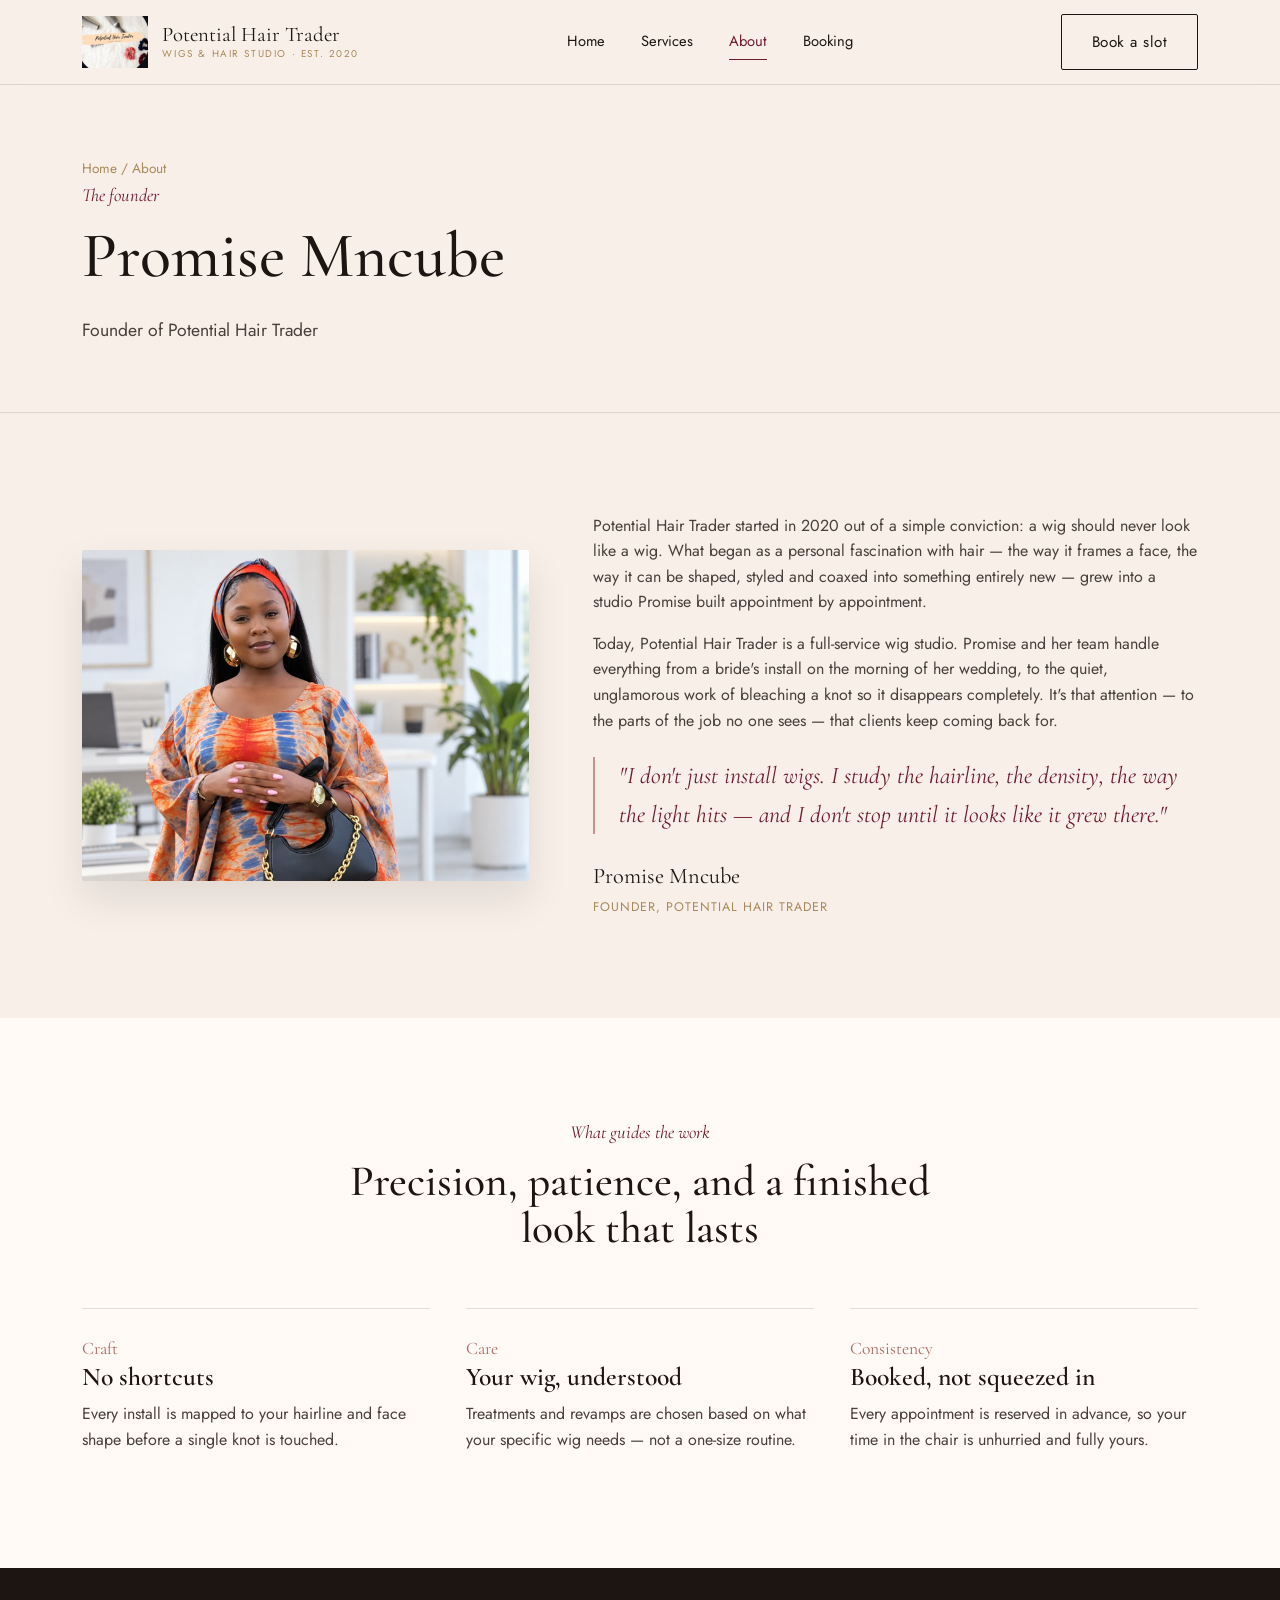
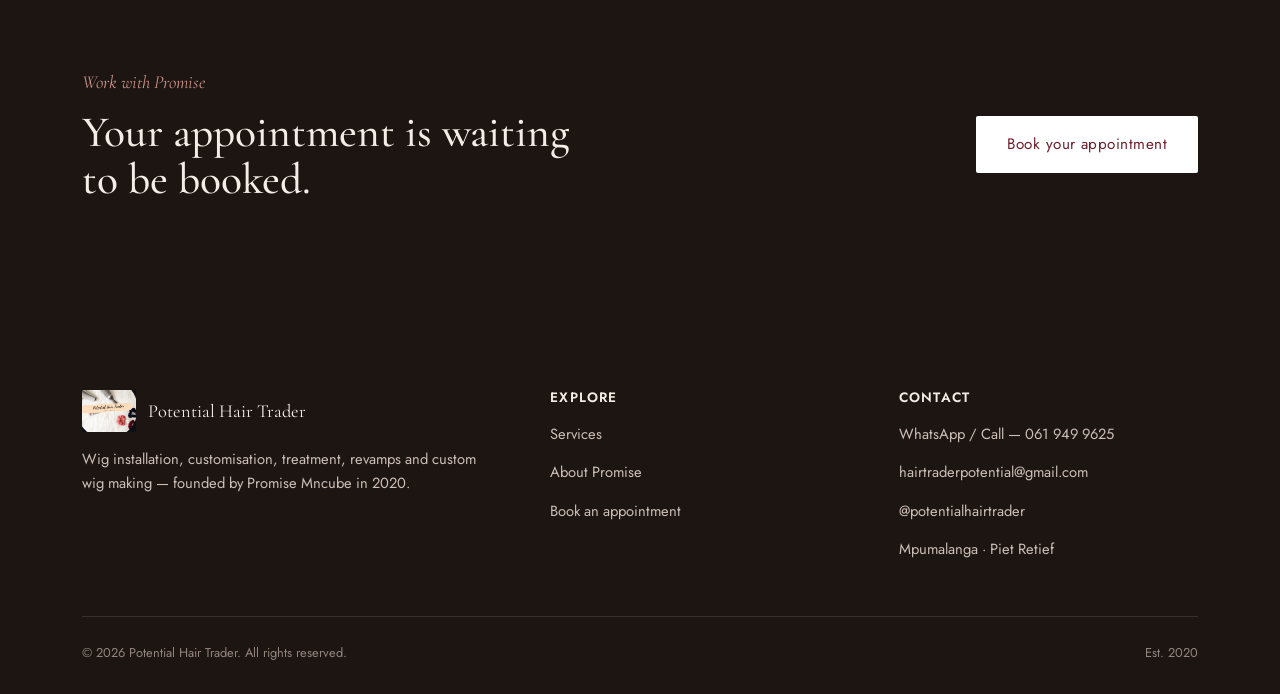
==== about.html @ 2f7d9b0c "Add files via upload" ====
<!DOCTYPE html>
<html lang="en">
<head>
<meta charset="UTF-8" />
<meta name="viewport" content="width=device-width, initial-scale=1.0" />
<title>About Promise Mncube — Potential Hair Trader</title>
<meta name="description" content="Meet Promise Mncube, founder of Potential Hair Trader." />
<link rel="icon" href="favicon.ico" sizes="any" />
<link rel="icon" type="image/png" sizes="32x32" href="assets/images/favicon-32.png" />
<link rel="icon" type="image/png" sizes="16x16" href="assets/images/favicon-16.png" />
<link rel="icon" type="image/png" sizes="192x192" href="assets/images/icon-192.png" />
<link rel="apple-touch-icon" href="assets/images/apple-touch-icon.png" />
<meta name="theme-color" content="#f7efe8" />
<link rel="preconnect" href="https://fonts.googleapis.com">
<link rel="preconnect" href="https://fonts.gstatic.com" crossorigin>
<link href="https://fonts.googleapis.com/css2?family=Cormorant+Garamond:ital,wght@0,400;0,500;0,600;1,500&family=Jost:wght@300;400;500;600&display=swap" rel="stylesheet">
<link rel="stylesheet" href="css/style.css" />
</head>
<body>

<header class="site-header">
  <div class="container">
    <a href="index.html" class="brand">
      <img src="assets/images/logo.png" alt="Potential Hair Trader logo" />
      <span class="brand-text">Potential Hair Trader<small>WIGS &amp; HAIR STUDIO · EST. 2020</small></span>
    </a>
    <nav class="nav-links">
      <a href="index.html">Home</a>
      <a href="services.html">Services</a>
      <a href="about.html" class="active">About</a>
      <a href="booking.html">Booking</a>
    </nav>
    <div class="nav-cta">
      <a href="booking.html" class="btn btn-outline">Book a slot</a>
      <button class="nav-toggle" aria-label="Menu"><span></span><span></span><span></span></button>
    </div>
  </div>
</header>

<div class="page-hero">
  <div class="container">
    <span class="breadcrumb">Home / About</span>
    <span class="eyebrow">The founder</span>
    <h1>Promise Mncube</h1>
    <p style="font-size:1.1rem;">Founder of Potential Hair Trader</p>
  </div>
</div>

<section>
  <div class="container about-teaser">
    <img src="assets/images/about-promise.png" alt="Promise Mncube, founder of Potential Hair Trader" />
    <div>
      <p>Potential Hair Trader started in 2020 out of a simple conviction: a wig should never look like a wig. What began as a personal fascination with hair — the way it frames a face, the way it can be shaped, styled and coaxed into something entirely new — grew into a studio Promise built appointment by appointment.</p>
      <p>Today, Potential Hair Trader is a full-service wig studio. Promise and her team handle everything from a bride's install on the morning of her wedding, to the quiet, unglamorous work of bleaching a knot so it disappears completely. It's that attention — to the parts of the job no one sees — that clients keep coming back for.</p>
      <p class="pull-quote">"I don't just install wigs. I study the hairline, the density, the way the light hits — and I don't stop until it looks like it grew there."</p>
      <div class="signature">Promise Mncube<small>FOUNDER, POTENTIAL HAIR TRADER</small></div>
    </div>
  </div>
</section>

<section class="band-panel">
  <div class="container">
    <div class="section-head center">
      <span class="eyebrow">What guides the work</span>
      <h2>Precision, patience, and a finished look that lasts</h2>
    </div>
    <div class="trio">
      <div class="trio-item">
        <span class="num">Craft</span>
        <h3>No shortcuts</h3>
        <p>Every install is mapped to your hairline and face shape before a single knot is touched.</p>
      </div>
      <div class="trio-item">
        <span class="num">Care</span>
        <h3>Your wig, understood</h3>
        <p>Treatments and revamps are chosen based on what your specific wig needs — not a one-size routine.</p>
      </div>
      <div class="trio-item">
        <span class="num">Consistency</span>
        <h3>Booked, not squeezed in</h3>
        <p>Every appointment is reserved in advance, so your time in the chair is unhurried and fully yours.</p>
      </div>
    </div>
  </div>
</section>

<section class="band-ink">
  <div class="container cta-band">
    <div>
      <span class="eyebrow" style="color:var(--rose);">Work with Promise</span>
      <h2 style="max-width:520px;">Your appointment is waiting to be booked.</h2>
    </div>
    <a href="booking.html" class="btn btn-light">Book your appointment</a>
  </div>
</section>

<footer class="site-footer">
  <div class="container">
    <div class="footer-grid">
      <div>
        <div class="footer-brand">
          <img src="assets/images/logo.png" alt="Potential Hair Trader logo" />
          <span style="font-family:var(--font-display); font-size:1.15rem; color:#f4ece5;">Potential Hair Trader</span>
        </div>
        <p>Wig installation, customisation, treatment, revamps and custom wig making — founded by Promise Mncube in 2020.</p>
      </div>
      <div>
        <h4>Explore</h4>
        <p><a href="services.html">Services</a></p>
        <p><a href="about.html">About Promise</a></p>
        <p><a href="booking.html">Book an appointment</a></p>
      </div>
      <div>
        <h4>Contact</h4>
        <p><a href="https://wa.me/27619499625" target="_blank" rel="noopener">WhatsApp / Call — 061 949 9625</a></p>
        <p><a href="mailto:hairtraderpotential@gmail.com">hairtraderpotential@gmail.com</a></p>
        <p><a href="https://instagram.com/potentialhairtrader" target="_blank" rel="noopener">@potentialhairtrader</a></p>
        <p>Mpumalanga · Piet Retief</p>
      </div>
    </div>
    <div class="footer-bottom">
      <span>&copy; 2026 Potential Hair Trader. All rights reserved.</span>
      <span>Est. 2020</span>
    </div>
  </div>
</footer>

<script src="js/main.js"></script>
</body>
</html>
---- css/style.css ----
/* ==========================================================================
   Potential Hair Trader — Stylesheet
   Palette: warm rosewood ivory, near-black ink, dusty rose, deep wine, muted gold
   Type: Cormorant Garamond (display) + Jost (body/UI)
   ========================================================================== */

:root {
  --ink: #1c1512;
  --ink-soft: #4a3f3a;
  --cream: #f7efe8;
  --panel: #fffaf6;
  --rose: #c99189;
  --rose-deep: #a9695f;
  --wine: #6e1e2b;
  --wine-deep: #551620;
  --gold: #a9895b;
  --line: rgba(28, 21, 18, 0.12);
  --shadow: 0 18px 40px rgba(28, 21, 18, 0.1);

  --font-display: "Cormorant Garamond", "Georgia", serif;
  --font-body: "Jost", "Helvetica Neue", Arial, sans-serif;

  --max: 1180px;
}

* { box-sizing: border-box; }

html { scroll-behavior: smooth; }

body {
  margin: 0;
  background: var(--cream);
  color: var(--ink);
  font-family: var(--font-body);
  font-size: 16px;
  line-height: 1.6;
  -webkit-font-smoothing: antialiased;
}

img { max-width: 100%; display: block; }

a { color: inherit; text-decoration: none; }

h1, h2, h3, h4 {
  font-family: var(--font-display);
  font-weight: 600;
  line-height: 1.08;
  margin: 0 0 0.4em;
  color: var(--ink);
}

h1 { font-size: clamp(2.6rem, 5vw, 4.4rem); font-weight: 500; }
h2 { font-size: clamp(2rem, 3.4vw, 2.9rem); font-weight: 500; }
h3 { font-size: clamp(1.4rem, 2vw, 1.7rem); }

p { margin: 0 0 1em; color: var(--ink-soft); max-width: 62ch; }

.container {
  max-width: var(--max);
  margin: 0 auto;
  padding: 0 32px;
}

.eyebrow {
  font-family: var(--font-display);
  font-style: italic;
  font-size: 1.15rem;
  color: var(--wine);
  margin: 0 0 0.6em;
  display: block;
}

.btn {
  display: inline-flex;
  align-items: center;
  gap: 10px;
  padding: 15px 30px;
  border-radius: 2px;
  font-family: var(--font-body);
  font-size: 0.95rem;
  letter-spacing: 0.03em;
  border: 1px solid transparent;
  cursor: pointer;
  transition: background 0.25s ease, color 0.25s ease, border-color 0.25s ease, transform 0.2s ease;
}
.btn-primary {
  background: var(--wine);
  color: #fff;
}
.btn-primary:hover { background: var(--wine-deep); transform: translateY(-1px); }
.btn-outline {
  background: transparent;
  color: var(--ink);
  border-color: var(--ink);
}
.btn-outline:hover { background: var(--ink); color: #fff; }
.btn-light {
  background: #fff;
  color: var(--wine);
}
.btn-light:hover { background: var(--rose); color: #fff; }
.btn:disabled { opacity: 0.45; cursor: not-allowed; transform: none; }

/* ---------- Header ---------- */
.site-header {
  position: sticky;
  top: 0;
  z-index: 50;
  background: rgba(247, 239, 232, 0.92);
  backdrop-filter: blur(10px);
  border-bottom: 1px solid var(--line);
}
.site-header .container {
  display: flex;
  align-items: center;
  justify-content: space-between;
  height: 84px;
}
.brand {
  display: flex;
  align-items: center;
  gap: 14px;
}
.brand img { height: 52px; width: auto; }
.brand-text {
  font-family: var(--font-display);
  font-size: 1.3rem;
  color: var(--ink);
  line-height: 1.1;
}
.brand-text small {
  display: block;
  font-family: var(--font-body);
  font-size: 0.62rem;
  letter-spacing: 0.16em;
  color: var(--gold);
  margin-top: 2px;
}
.nav-links {
  display: flex;
  align-items: center;
  gap: 36px;
  font-size: 0.92rem;
}
.nav-links a { position: relative; padding: 6px 0; }
.nav-links a::after {
  content: "";
  position: absolute;
  left: 0; right: 0; bottom: 0;
  height: 1px;
  background: var(--wine);
  transform: scaleX(0);
  transform-origin: left;
  transition: transform 0.25s ease;
}
.nav-links a:hover::after,
.nav-links a.active::after { transform: scaleX(1); }
.nav-links a.active { color: var(--wine); }
.nav-cta { display: flex; align-items: center; gap: 18px; }
.nav-toggle {
  display: none;
  background: none;
  border: none;
  cursor: pointer;
  padding: 6px;
}
.nav-toggle span {
  display: block;
  width: 26px;
  height: 2px;
  background: var(--ink);
  margin: 6px 0;
}

/* ---------- Hero ---------- */
.hero {
  display: grid;
  grid-template-columns: 1.05fr 0.95fr;
  align-items: stretch;
  min-height: 640px;
}
.hero-copy {
  display: flex;
  flex-direction: column;
  justify-content: center;
  padding: 60px 6vw;
}
.hero-copy p { font-size: 1.08rem; }
.hero-actions { display: flex; gap: 16px; margin-top: 14px; flex-wrap: wrap; }
.hero-media { position: relative; overflow: hidden; }
.hero-media img { width: 100%; height: 100%; object-fit: cover; min-height: 360px; }
.hero-media::after {
  content: "";
  position: absolute; inset: 0;
  background: linear-gradient(180deg, rgba(28,21,18,0) 55%, rgba(28,21,18,0.35) 100%);
}
.hero-stats {
  display: flex;
  gap: 40px;
  margin-top: 40px;
  padding-top: 28px;
  border-top: 1px solid var(--line);
}
.hero-stats div strong {
  display: block;
  font-family: var(--font-display);
  font-size: 1.8rem;
  color: var(--wine);
}
.hero-stats div span { font-size: 0.82rem; color: var(--ink-soft); letter-spacing: 0.02em; }

/* ---------- Sections ---------- */
section { padding: 100px 0; }
.section-head { max-width: 640px; margin-bottom: 56px; }
.section-head.center { margin-left: auto; margin-right: auto; text-align: center; }

.band-cream { background: var(--cream); }
.band-panel { background: var(--panel); }
.band-ink { background: var(--ink); color: #f4ece5; }
.band-ink h2, .band-ink h3, .band-ink .eyebrow { color: #f4ece5; }
.band-ink p { color: #cdbfb7; }

/* ---------- About teaser (home) ---------- */
.about-teaser {
  display: grid;
  grid-template-columns: 0.85fr 1.15fr;
  gap: 64px;
  align-items: center;
}
.about-teaser img {
  border-radius: 2px;
  box-shadow: var(--shadow);
}
.pull-quote {
  font-family: var(--font-display);
  font-style: italic;
  font-size: 1.5rem;
  color: var(--wine);
  border-left: 2px solid var(--rose);
  padding-left: 24px;
  margin: 24px 0;
}
.signature { font-family: var(--font-display); font-size: 1.4rem; margin-top: 20px; }
.signature small { display: block; font-family: var(--font-body); font-size: 0.78rem; letter-spacing: 0.08em; color: var(--gold); margin-top: 4px; }

/* ---------- Services listing (editorial rows) ---------- */
.service-row {
  display: grid;
  grid-template-columns: 1fr 1fr;
  gap: 60px;
  align-items: center;
  padding: 64px 0;
  border-top: 1px solid var(--line);
}
.service-row:last-child { border-bottom: 1px solid var(--line); }
.service-row.reverse .service-media { order: 2; }
.service-media {
  display: grid;
  grid-template-columns: repeat(2, 1fr);
  gap: 12px;
}
.service-media img {
  width: 100%;
  height: 220px;
  object-fit: cover;
  border-radius: 2px;
}
.service-media.single img { height: 340px; grid-column: 1 / -1; }
.service-index {
  font-family: var(--font-display);
  font-size: 0.95rem;
  color: var(--gold);
  letter-spacing: 0.1em;
  margin-bottom: 10px;
  display: block;
}
.option-list { margin: 22px 0; padding: 0; list-style: none; }
.option-list li {
  display: flex;
  justify-content: space-between;
  gap: 20px;
  padding: 13px 0;
  border-bottom: 1px dashed var(--line);
  font-size: 0.98rem;
}
.option-list li span.name { color: var(--ink); }
.option-list li span.note { color: var(--ink-soft); font-size: 0.86rem; text-align: right; }

/* ---------- Cards (process / why us) ---------- */
.trio {
  display: grid;
  grid-template-columns: repeat(3, 1fr);
  gap: 36px;
}
.trio-item { padding-top: 26px; border-top: 1px solid var(--line); }
.trio-item .num { font-family: var(--font-display); font-size: 1.1rem; color: var(--rose-deep); }

/* ---------- Gallery strip ---------- */
.gallery-strip {
  display: grid;
  grid-template-columns: repeat(6, 1fr);
  gap: 10px;
}
.gallery-strip img { height: 190px; width: 100%; object-fit: cover; border-radius: 2px; }

/* ---------- CTA band ---------- */
.cta-band {
  display: flex;
  align-items: center;
  justify-content: space-between;
  gap: 30px;
  flex-wrap: wrap;
}

/* ---------- Footer ---------- */
.site-footer { background: var(--ink); color: #cdbfb7; padding: 70px 0 30px; }
.footer-grid {
  display: grid;
  grid-template-columns: 1.4fr 1fr 1fr;
  gap: 50px;
  padding-bottom: 40px;
  border-bottom: 1px solid rgba(244,236,229,0.12);
}
.footer-grid h4 { color: #f4ece5; font-size: 0.85rem; letter-spacing: 0.08em; text-transform: uppercase; font-family: var(--font-body); margin-bottom: 18px; }
.footer-grid a, .footer-grid p { color: #cdbfb7; font-size: 0.92rem; }
.footer-brand { display: flex; align-items: center; gap: 12px; margin-bottom: 16px; }
.footer-brand img { height: 42px; }
.footer-bottom { display: flex; justify-content: space-between; padding-top: 26px; font-size: 0.8rem; color: #93857e; flex-wrap: wrap; gap: 10px; }

/* ---------- Page hero (inner pages) ---------- */
.page-hero {
  padding: 70px 0 50px;
  border-bottom: 1px solid var(--line);
}
.breadcrumb { font-size: 0.85rem; color: var(--gold); margin-bottom: 14px; }

/* ---------- Booking ---------- */
.booking-grid {
  display: grid;
  grid-template-columns: 340px 1fr;
  gap: 50px;
  align-items: flex-start;
}
.booking-panel {
  background: var(--panel);
  border: 1px solid var(--line);
  border-radius: 3px;
  padding: 30px;
  position: sticky;
  top: 110px;
}
.booking-panel h3 { margin-bottom: 6px; }
.field { margin-bottom: 20px; }
.field label {
  display: block;
  font-size: 0.78rem;
  letter-spacing: 0.06em;
  text-transform: uppercase;
  color: var(--ink-soft);
  margin-bottom: 8px;
}
.field select,
.field input,
.field textarea {
  width: 100%;
  padding: 12px 14px;
  border: 1px solid var(--line);
  border-radius: 2px;
  background: #fff;
  font-family: var(--font-body);
  font-size: 0.95rem;
  color: var(--ink);
}
.field textarea { resize: vertical; min-height: 80px; }
.field small.hint { display: block; margin-top: 6px; color: var(--ink-soft); font-size: 0.8rem; }

.summary-box {
  margin-top: 22px;
  padding: 18px;
  background: var(--cream);
  border-radius: 2px;
  font-size: 0.9rem;
}
.summary-box div { display: flex; justify-content: space-between; padding: 5px 0; }
.summary-box div span:first-child { color: var(--ink-soft); }

.calendar-head {
  display: flex;
  align-items: center;
  justify-content: space-between;
  margin-bottom: 22px;
}
.calendar-nav { display: flex; gap: 8px; }
.icon-btn {
  width: 38px; height: 38px;
  border: 1px solid var(--line);
  background: #fff;
  border-radius: 50%;
  cursor: pointer;
  font-size: 1rem;
  display: flex; align-items: center; justify-content: center;
}
.icon-btn:hover { background: var(--ink); color: #fff; }

.day-strip {
  display: grid;
  grid-template-columns: repeat(7, 1fr);
  gap: 10px;
  margin-bottom: 30px;
}
.day-chip {
  border: 1px solid var(--line);
  background: #fff;
  border-radius: 3px;
  padding: 12px 6px;
  text-align: center;
  cursor: pointer;
  font-size: 0.85rem;
  transition: all 0.15s ease;
}
.day-chip .dow { display: block; font-size: 0.7rem; color: var(--ink-soft); text-transform: uppercase; letter-spacing: 0.05em; }
.day-chip .dom { display: block; font-family: var(--font-display); font-size: 1.3rem; margin-top: 4px; }
.day-chip.selected { border-color: var(--wine); background: var(--wine); color: #fff; }
.day-chip.selected .dow { color: #eccfc9; }
.day-chip.disabled { opacity: 0.35; cursor: not-allowed; }

.slot-grid {
  display: grid;
  grid-template-columns: repeat(auto-fill, minmax(120px, 1fr));
  gap: 12px;
}
.slot {
  border: 1px solid var(--line);
  background: #fff;
  border-radius: 2px;
  padding: 13px 10px;
  text-align: center;
  font-size: 0.9rem;
  cursor: pointer;
  transition: all 0.15s ease;
}
.slot:hover:not(.taken):not(.selected) { border-color: var(--wine); }
.slot.selected { background: var(--wine); border-color: var(--wine); color: #fff; }
.slot.taken {
  background: #f1e8e2;
  color: #b7a89f;
  text-decoration: line-through;
  cursor: not-allowed;
  border-style: dashed;
}
.slot.pending {
  border-color: var(--gold);
  color: var(--gold);
  cursor: not-allowed;
}
.legend { display: flex; gap: 22px; margin-top: 20px; font-size: 0.82rem; color: var(--ink-soft); flex-wrap: wrap; }
.legend span { display: inline-flex; align-items: center; gap: 7px; }
.legend i { width: 12px; height: 12px; border-radius: 2px; display: inline-block; border: 1px solid var(--line); }
.legend i.free { background: #fff; }
.legend i.chosen { background: var(--wine); border-color: var(--wine); }
.legend i.busy { background: #f1e8e2; border-style: dashed; }
.legend i.wait { border-color: var(--gold); }

.form-msg {
  margin-top: 18px;
  padding: 14px 16px;
  border-radius: 2px;
  font-size: 0.9rem;
  display: none;
}
.form-msg.show { display: block; }
.form-msg.ok { background: #e9f3e9; color: #2e5c2e; }
.form-msg.err { background: #fbe9ea; color: #8a2b31; }
.form-msg.info { background: var(--cream); color: var(--ink-soft); }

/* ---------- Admin ---------- */
.admin-wrap { max-width: 760px; margin: 0 auto; }
.login-card {
  background: var(--panel);
  border: 1px solid var(--line);
  padding: 40px;
  border-radius: 3px;
  max-width: 420px;
  margin: 60px auto;
}
.request-card {
  background: var(--panel);
  border: 1px solid var(--line);
  border-radius: 3px;
  padding: 22px 26px;
  margin-bottom: 18px;
  display: grid;
  grid-template-columns: 1fr auto;
  gap: 14px;
  align-items: center;
}
.request-card .meta { font-size: 0.88rem; color: var(--ink-soft); }
.request-card h4 { margin-bottom: 4px; }
.status-pill {
  display: inline-block;
  padding: 4px 12px;
  border-radius: 20px;
  font-size: 0.72rem;
  letter-spacing: 0.05em;
  text-transform: uppercase;
}
.status-pill.pending { background: #fbf1de; color: #8a6a1f; }
.status-pill.confirmed { background: #e5f2e6; color: #2e6a35; }
.status-pill.declined { background: #f6e4e4; color: #8a2b31; }
.request-actions { display: flex; gap: 10px; }
.request-actions button {
  padding: 9px 16px;
  border-radius: 2px;
  border: 1px solid var(--line);
  background: #fff;
  cursor: pointer;
  font-family: var(--font-body);
  font-size: 0.85rem;
}
.request-actions .accept { background: var(--wine); color: #fff; border-color: var(--wine); }
.request-actions .decline:hover { background: #f6e4e4; }
.empty-state {
  text-align: center;
  padding: 70px 20px;
  color: var(--ink-soft);
}
.block-form {
  display: flex;
  gap: 12px;
  flex-wrap: wrap;
  align-items: flex-end;
  background: var(--panel);
  border: 1px solid var(--line);
  padding: 22px;
  border-radius: 3px;
  margin-bottom: 40px;
}
.block-form .field { margin-bottom: 0; flex: 1; min-width: 140px; }

.tab-bar { display: flex; gap: 6px; margin-bottom: 30px; border-bottom: 1px solid var(--line); }
.tab-btn {
  padding: 12px 20px;
  background: none;
  border: none;
  cursor: pointer;
  font-family: var(--font-body);
  font-size: 0.92rem;
  color: var(--ink-soft);
  border-bottom: 2px solid transparent;
  margin-bottom: -1px;
}
.tab-btn.active { color: var(--wine); border-color: var(--wine); }

/* ---------- Responsive ---------- */
@media (max-width: 960px) {
  .hero { grid-template-columns: 1fr; }
  .hero-media { min-height: 320px; }
  .about-teaser { grid-template-columns: 1fr; }
  .service-row { grid-template-columns: 1fr; gap: 30px; }
  .service-row.reverse .service-media { order: 0; }
  .trio { grid-template-columns: 1fr; }
  .gallery-strip { grid-template-columns: repeat(3, 1fr); }
  .footer-grid { grid-template-columns: 1fr; gap: 30px; }
  .booking-grid { grid-template-columns: 1fr; }
  .booking-panel { position: static; }
}
@media (max-width: 720px) {
  .nav-links, .nav-cta .btn-outline { display: none; }
  .nav-toggle { display: block; }
  .site-header.open .nav-links {
    display: flex;
    flex-direction: column;
    position: absolute;
    top: 84px; left: 0; right: 0;
    background: var(--cream);
    padding: 20px 32px 30px;
    border-bottom: 1px solid var(--line);
    gap: 18px;
  }
  section { padding: 64px 0; }
  .gallery-strip { grid-template-columns: repeat(2, 1fr); }
  .day-strip { grid-template-columns: repeat(4, 1fr); }
}

/* ---------- Availability + confirmation additions ---------- */
.day-chip .avail { display:block; font-size:0.66rem; margin-top:4px; color:var(--rose-deep); min-height:1em; letter-spacing:0.02em; }
.day-chip.selected .avail { color:#eccfc9; }
.day-chip.disabled .avail { color:var(--ink-soft); }
.confirm-shell { max-width: 640px; margin: 0 auto; }
.confirm-actions { display:flex; flex-wrap:wrap; gap:12px; justify-content:center; margin-top:24px; }
@media print {
  .site-header, .site-footer, .page-hero, .confirm-actions, #connectionBanner { display:none !important; }
  body { background:#fff; }
}
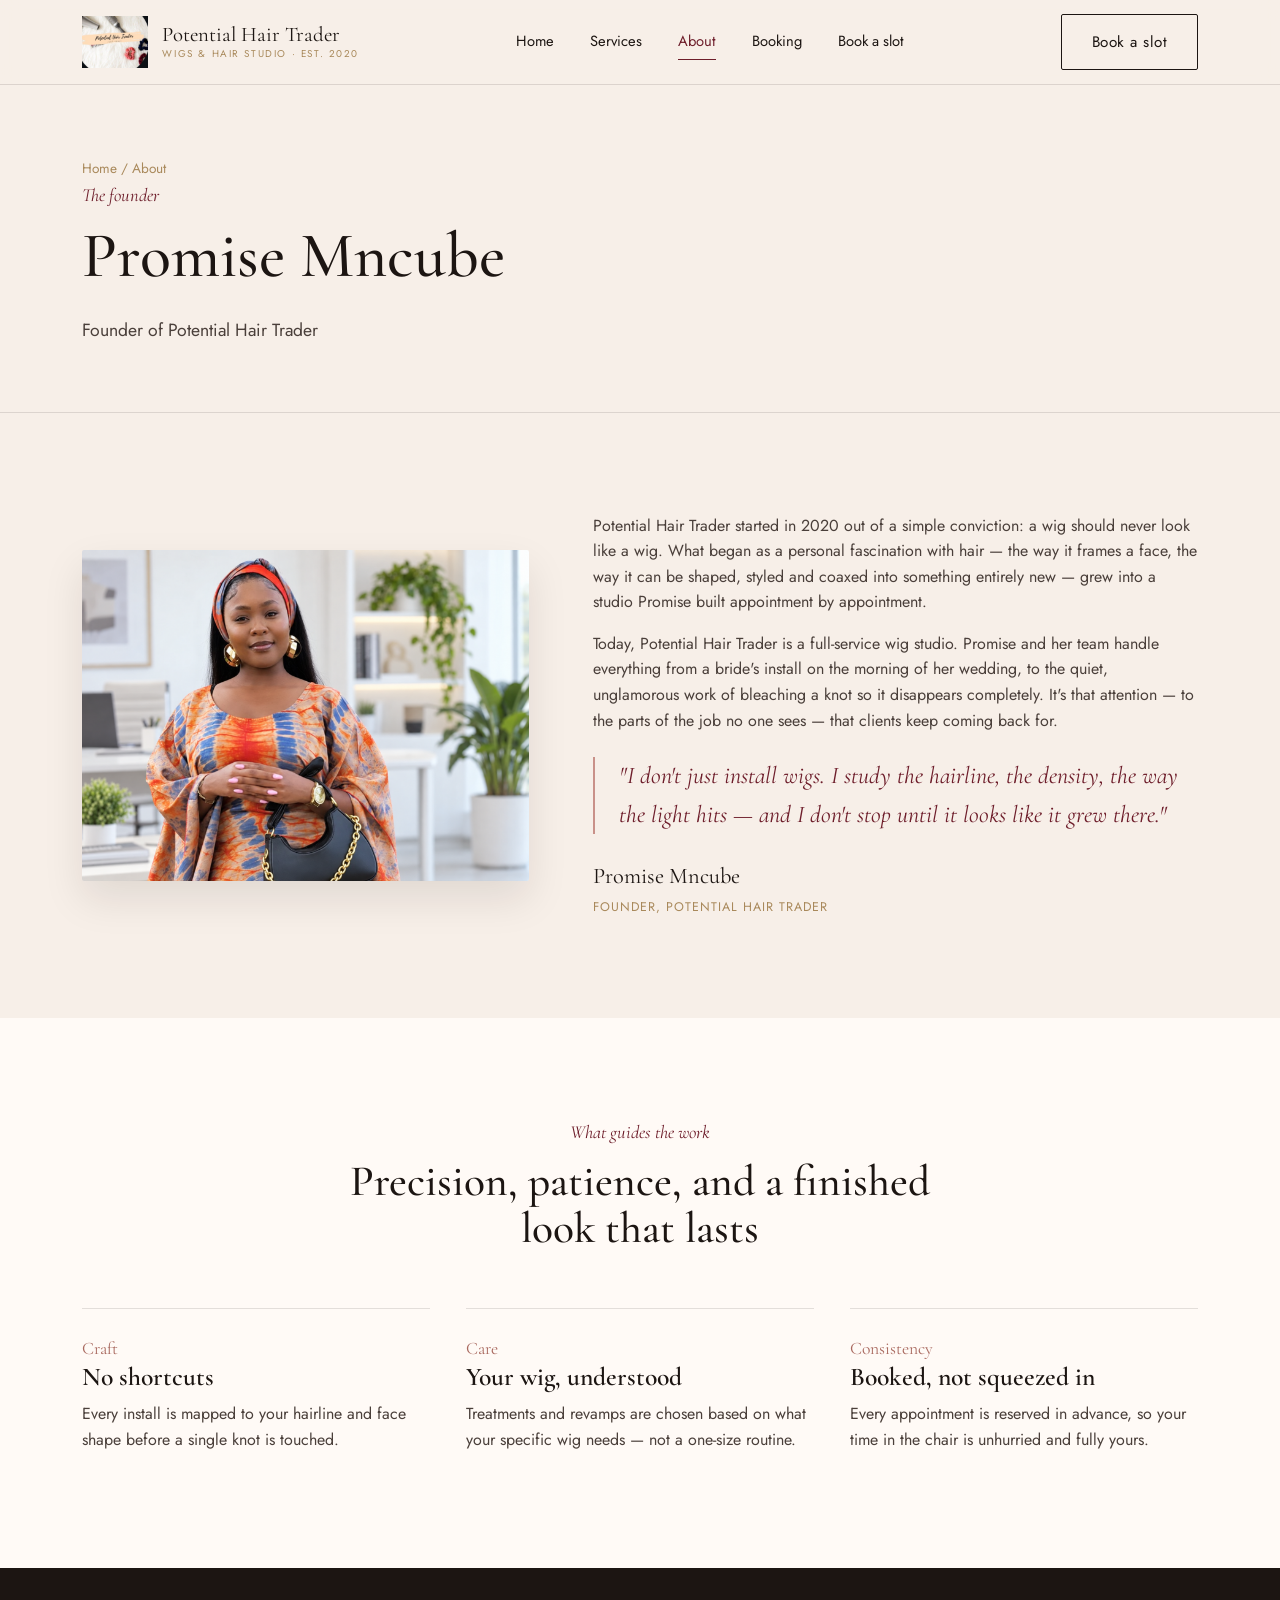
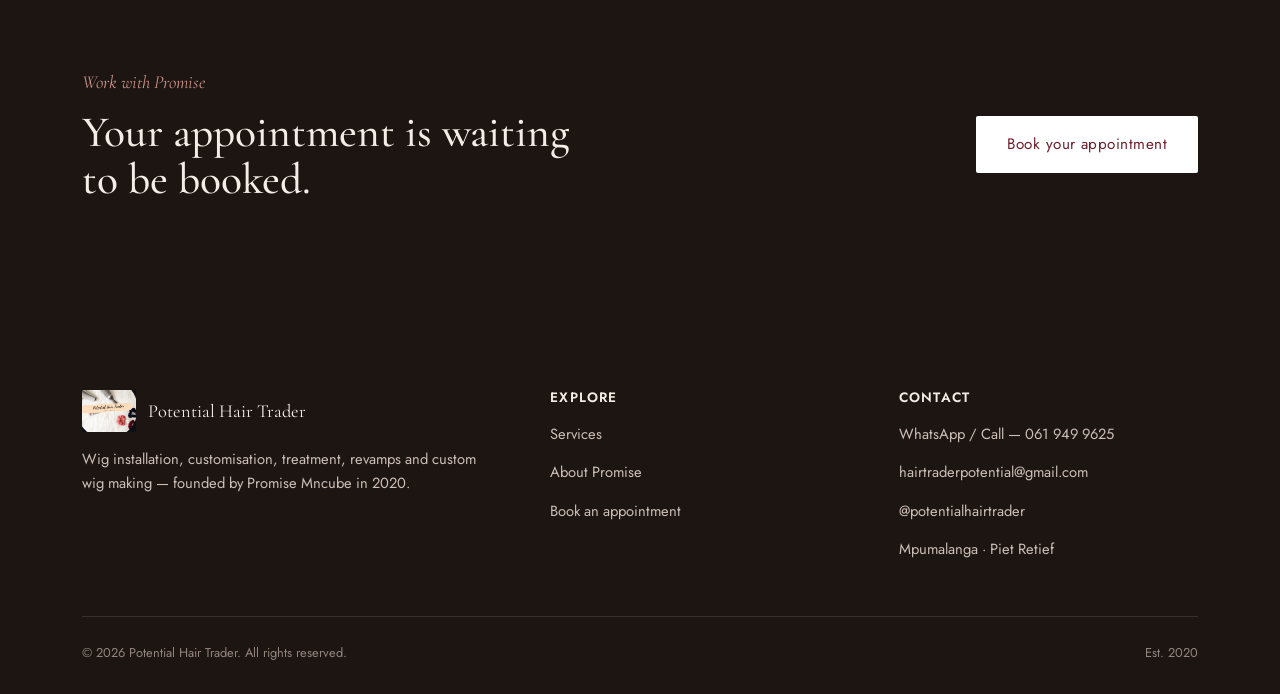
==== commit 5f1c27ab: "Update about.html" ====
--- a/about.html
+++ b/about.html
@@ -29,6 +29,7 @@
       <a href="services.html">Services</a>
       <a href="about.html" class="active">About</a>
       <a href="booking.html">Booking</a>
+      <a href="booking.html" class="nav-extra">Book a slot</a>
     </nav>
     <div class="nav-cta">
       <a href="booking.html" class="btn btn-outline">Book a slot</a>
--- a/css/style.css
+++ b/css/style.css
@@ -592,3 +592,10 @@
   .site-header, .site-footer, .page-hero, .confirm-actions, #connectionBanner { display:none !important; }
   body { background:#fff; }
 }
+
+/* Wider media grid for sections with more photos (e.g. Installation on services.html) */
+.service-media.wide { grid-template-columns: repeat(3, 1fr); }
+.service-media.wide img { height: 200px; }
+@media (max-width: 720px) {
+  .service-media.wide { grid-template-columns: repeat(2, 1fr); }
+}
